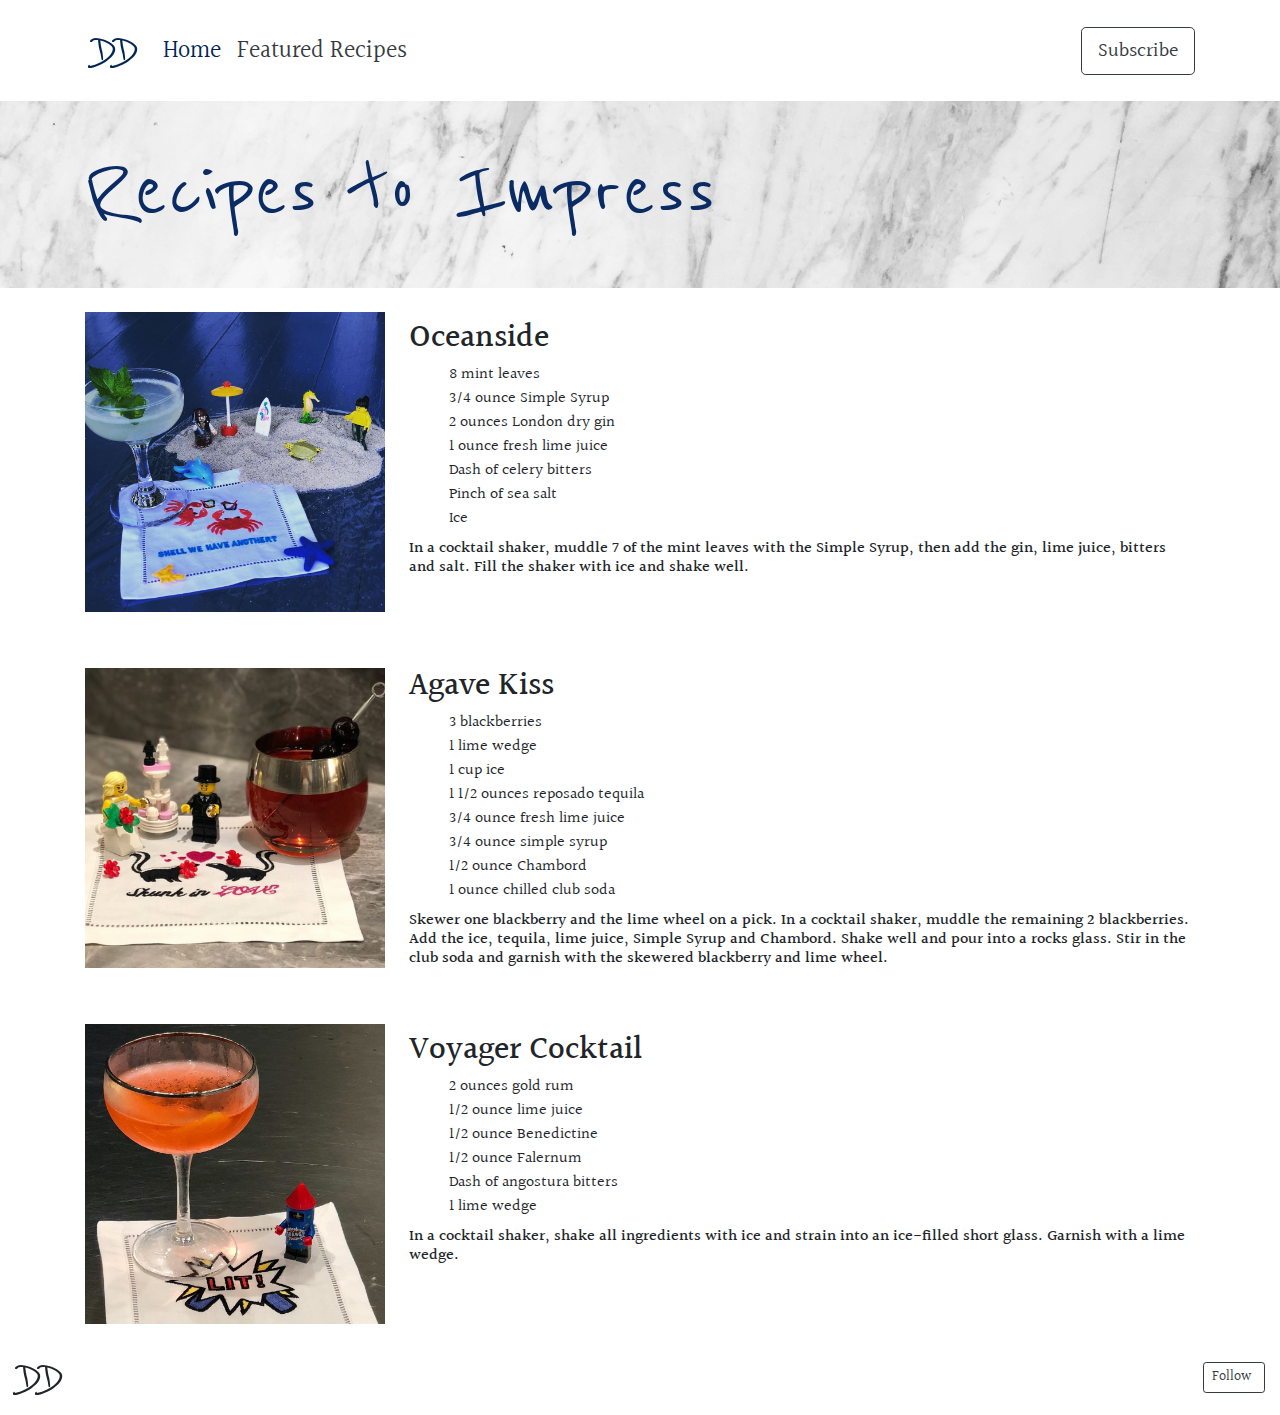
==== page2.html @ 20c363a7 "Initial commit" ====
<!DOCTYPE html>
<html lang="en">
<head>
    <meta charset="UTF-8">
    <meta name="viewport" content="width=device-width, initial-scale=1.0">
    <title>Drinking Dilettante</title>

     <!-- Google Fonts | font-family: 'Reenie Beanie', cursive;
font-family: 'Halant', serif;, cursive; -->
    <link href="https://fonts.googleapis.com/css2?family=Halant:wght@300&family=Reenie+Beanie&display=swap" rel="stylesheet">     
    
    <!-- Font Awesome -->
    <!--    <i class="fab fa-instagram"></i>
    <i class="far fa-envelope"></i>  -->
    <link rel="stylesheet" href="https://use.fontawesome.com/releases/v5.6.3/css/all.css" integrity="sha384-UHRtZLI+pbxtHCWp1t77Bi1L4ZtiqrqD80Kn4Z8NTSRyMA2Fd33n5dQ8lWUE00s/" crossorigin="anonymous">
 
     <!-- Bootstrap CSS -->
    <link rel="stylesheet" href="https://stackpath.bootstrapcdn.com/bootstrap/4.4.1/css/bootstrap.min.css" integrity="sha384-Vkoo8x4CGsO3+Hhxv8T/Q5PaXtkKtu6ug5TOeNV6gBiFeWPGFN9MuhOf23Q9Ifjh" crossorigin="anonymous">
 
     <!-- My own CSS -->
    <link rel="stylesheet" href="styles.css">    
</head>

<body>
  <!-- Navbar -->
    <!-- https://getbootstrap.com/docs/4.4/components/navbar -->
    <!-- I'm using the "navbar-light" color scheme, and a custom background color, defined in my styles.css -->
    <!-- Because the navbar has a "container" inside, it has gutters (spacing) on the left and right -->
    <!-- https://getbootstrap.com/docs/4.4/components/navbar/#containers -->
    <nav class="navbar navbar-expand-sm navbar-light">
        <div class="container">
          <a class="navbar-brand disabled" href="#">DD</a>
          <button class="navbar-toggler" type="button" data-toggle="collapse" data-target="#navbarNavAltMarkup" aria-controls="navbarNavAltMarkup" aria-expanded="false" aria-label="Toggle navigation">
            <span class="navbar-toggler-icon"></span>
          </button>
          <div class="collapse navbar-collapse" id="navbarNavAltMarkup">
            <!-- The "ml-auto" means - set the left margin as high as you can, automatically -->
            <!-- This causes the links to move to the right -->
            <!-- https://getbootstrap.com/docs/4.4/utilities/flex/#auto-margins -->
            <div class="navbar-nav mr-auto">
              <a class="nav-item nav-link" href="index.html">Home <span class="sr-only">(current)</span></a>
              <a class="nav-item nav-link disabled" href="page2.html">Featured Recipes</a>
            </div>
            <div class="navbar-nav ml-auto">
              <a class="btn btn-outline-dark btn-lg" href="page3.html">Subscribe</a>
            </div>
          </div>
        </div>
      </nav>
    <!-- Full width Jumbotron -->
    <!-- https://getbootstrap.com/docs/4.4/components/jumbotron/ -->
    <div class="jumbotron2 jumbotron-fluid">
        <div class="container">
          <h1 class="display-4">Recipes to Impress</h1 class="display-4">
        </div>
    </div>

  <div class=container>
    <ul class="list-unstyled">
        <li class="media">
          <img src="oceansidesquare.jpeg" class="align-self-center mr-3" alt="Oceanside">
          <div class="media-body">
            <h5 class="mt-0 mb-1">Oceanside</h5>
                <ul>
                  <li>8 mint leaves</li>  
                  <li>3/4 ounce Simple Syrup</li> 
                  <li>2 ounces London dry gin</li> 
                  <li>1 ounce fresh lime juice</li> 
                  <li>Dash of celery bitters</li> 
                  <li>Pinch of sea salt</li> 
                  <li>Ice</li> 
                </ul>
            <h3>In a cocktail shaker, muddle 7 of the mint leaves with the Simple Syrup, then add the gin, lime juice, bitters and salt. Fill the shaker with ice and shake well.</h3>
          </div>
        </li>
        <li class="media my-4">
          <img src="agavekisssquare.jpeg" class="align-self-center mr-3" alt="Agave Kiss">
          <div class="media-body">
            <h5 class="mt-0 mb-1">Agave Kiss</h5>
            <ul>
                <li>3 blackberries</li>  
                <li>1 lime wedge</li> 
                <li>1 cup ice</li> 
                <li>1 1/2 ounces reposado tequila</li> 
                <li>3/4 ounce fresh lime juice</li> 
                <li>3/4 ounce simple syrup</li> 
                <li>1/2 ounce Chambord</li> 
                <li>1 ounce chilled club soda</li> 
              </ul>
          <h3>Skewer one blackberry and the lime wheel on a pick. In a cocktail shaker, muddle the remaining 2 blackberries. Add the ice, tequila, lime juice, Simple Syrup and Chambord. Shake well and pour into a rocks glass. Stir in the club soda and garnish with the skewered blackberry and lime wheel.</h3>
          </div>
        </li>
        <li class="media">
          <img src="voyagercocktailsquare.jpeg" class="align-self-center mr-3" alt="Voyager Cocktail">
          <div class="media-body">
            <h5 class="mt-0 mb-1">Voyager Cocktail</h5>
            <ul>
                <li>2 ounces gold rum</li>  
                <li>1/2 ounce lime juice</li> 
                <li>1/2 ounce Benedictine</li> 
                <li>1/2 ounce Falernum</li> 
                <li>Dash of angostura bitters</li> 
                <li>1 lime wedge</li> 
              </ul>
          <h3>In a cocktail shaker, shake all ingredients with ice and strain into an ice-filled short glass. Garnish with a lime wedge.</h3>
          </div>
        </li>
      </ul>
  </div>

    <!-- Footer, just another grid, with a class added for custom styling -->
<div class="row align-items-center">
    <div class="col">
        <a class=footerlogo>DD</a>
    </div>
    <div class="col1">
        <a class="btn btn-outline-dark btn-sm" href="https://www.instagram.com/thedrinkingdilettante/">
            Follow<i class="fab fa-instagram"></i>
        </a> 
    </div>
</div>
   
</body>
</html>
---- styles.css ----
body{
    font-family: 'Halant', serif;
}

.navbar-light .navbar-brand{
    font-family:'Reenie Beanie', cursive;
    color: #002554;
    font-size: 50px;
}

.navbar-light .navbar-nav .nav-link.disabled{
    color: #353A40;
}

.navbar-light .navbar-nav .nav-link {
    color: #002554;
}

.navbar {
    font-family: 'Halant', serif;
    font-size: x-large;
}

.navbar .container{
    padding-top: 0px;
    padding-bottom: 0px;
    padding-left: 25px;
}
.jumbotron {
    /* Background */
    background-attachment: fixed;
    background-image: url(marble.jpg);
    background-repeat: no-repeat;
    background-size: cover;
  }

.display-4{
    font-size: 6rem;
    font-family: 'Reenie Beanie', cursive;
    color: #0A2B63;
  }

.jumbotron .container {
    padding-left: 40px;
  }

.lead{
    font-size: 1.5rem;
    font-family: 'Halant', serif;
    font-style: normal;
    text-shadow: .75px .75px .75px #FFFFFF;
  }

img{
      display: block;
      margin-left: auto;
      margin-right: auto;
  }

h2{
    background-color: #0A2B63;
    color: #FFFFFF;
    padding-top: .55rem;
    padding-bottom: .25rem;
}

.footerlogo{
    font-family:'Reenie Beanie', cursive;
    color: #002554;
    font-size: 50px;
    text-align: left;
    vertical-align: middle;
    padding-left: 20px;
}

.row.align-items-center{
    background-image: url(marble.jpg);
    background-attachment: fixed;
    background-repeat: no-repeat;
    background-size: cover;
}

i.fab.fa-instagram{
    padding-left: 4px;
    padding-bottom: 2px;
}

.btn-sm{
    margin-right: 30px;
}

.jumbotron2{
   padding-top: 2rem; 
   padding-bottom: 2rem;
   background-attachment: fixed;
    background-image: url(marble.jpg);
    background-repeat: no-repeat;
    background-size: cover;
}

p{
    margin-bottom: 2rem;
    font-style: italic;
}

.mr-3{
    width: 300px;
    height: 300px;
    margin-top: 1.5rem;
    margin-right: 1.5rem!important;
}

.mb-1{
    margin-top: 2rem!important;
    font-size: xx-large;
}

li{
    list-style-type: none;
}

h3{
    font-size: 1rem;
    margin-top: 0.5rem;
}

.container.text-center{
    margin-top: 2rem;
}

.my-5{
    margin-top: 0.5rem!important;
    margin-bottom: 0.5rem!important;
}
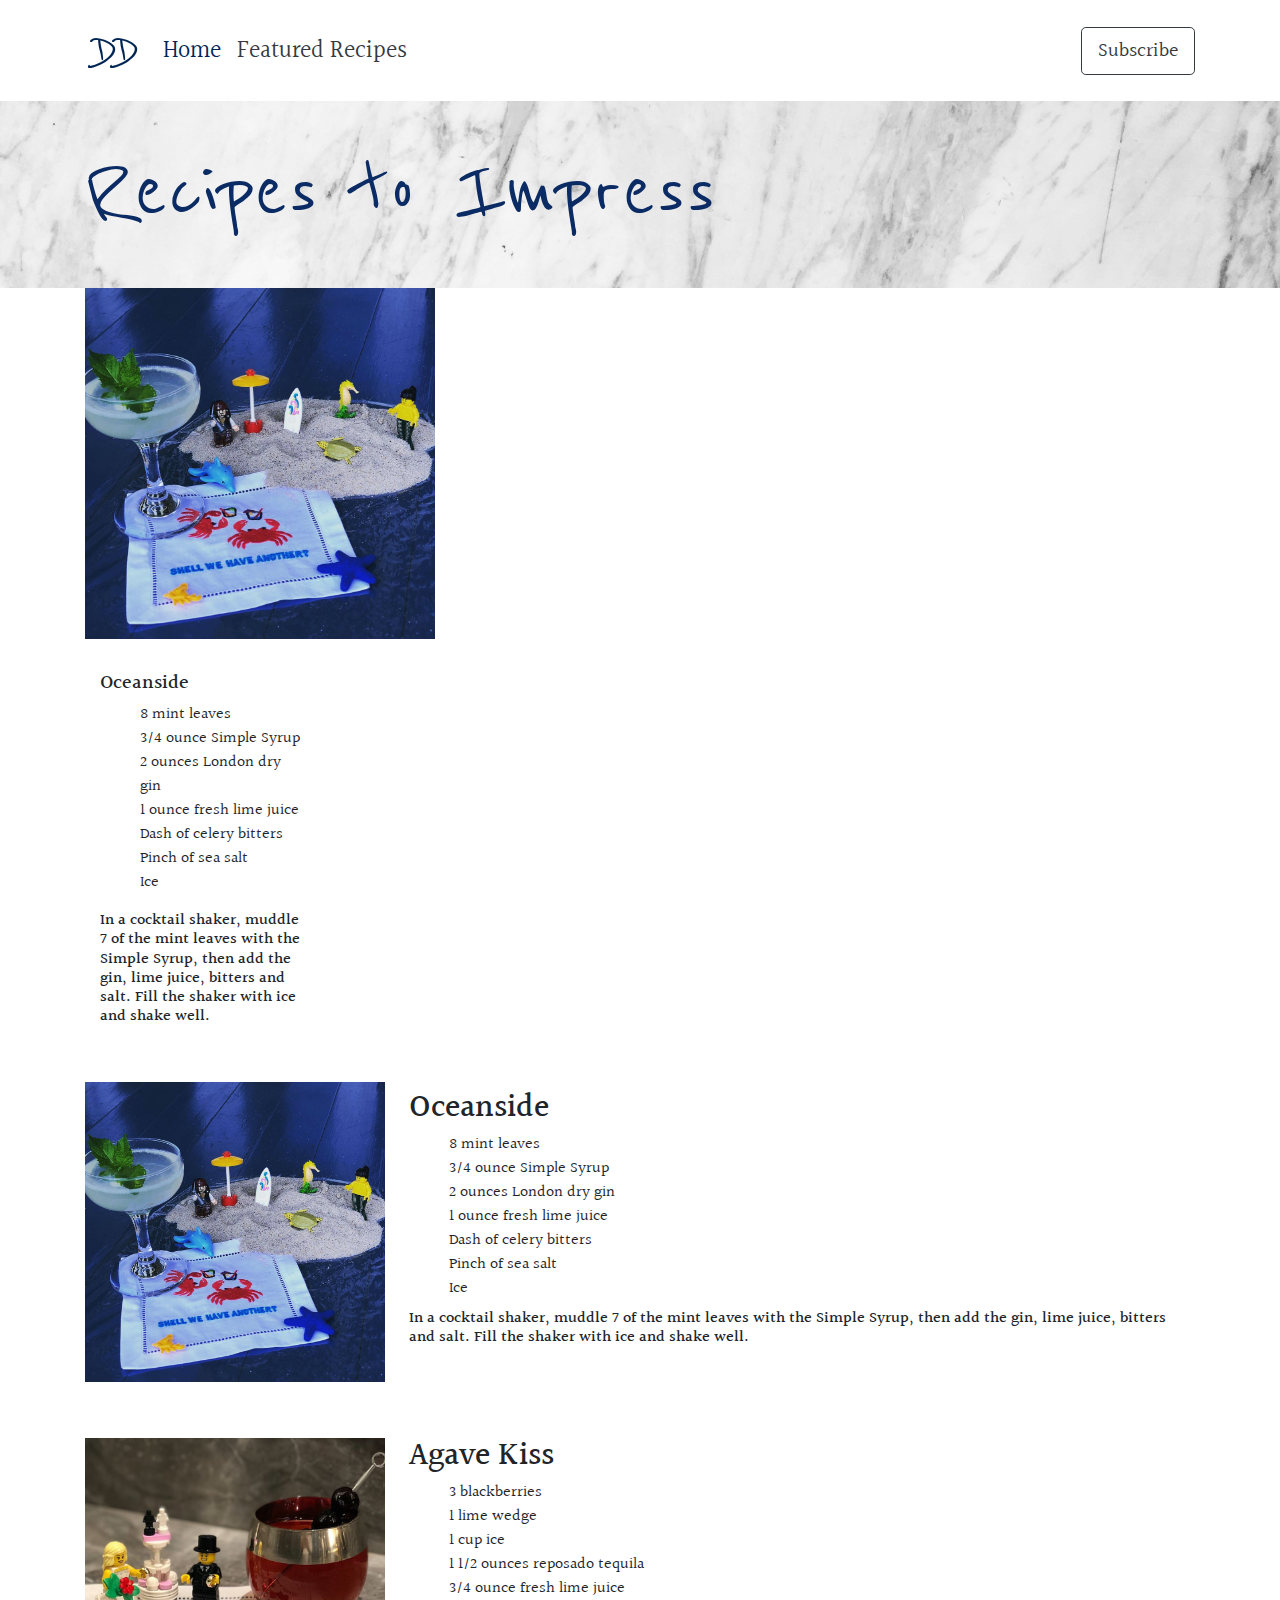
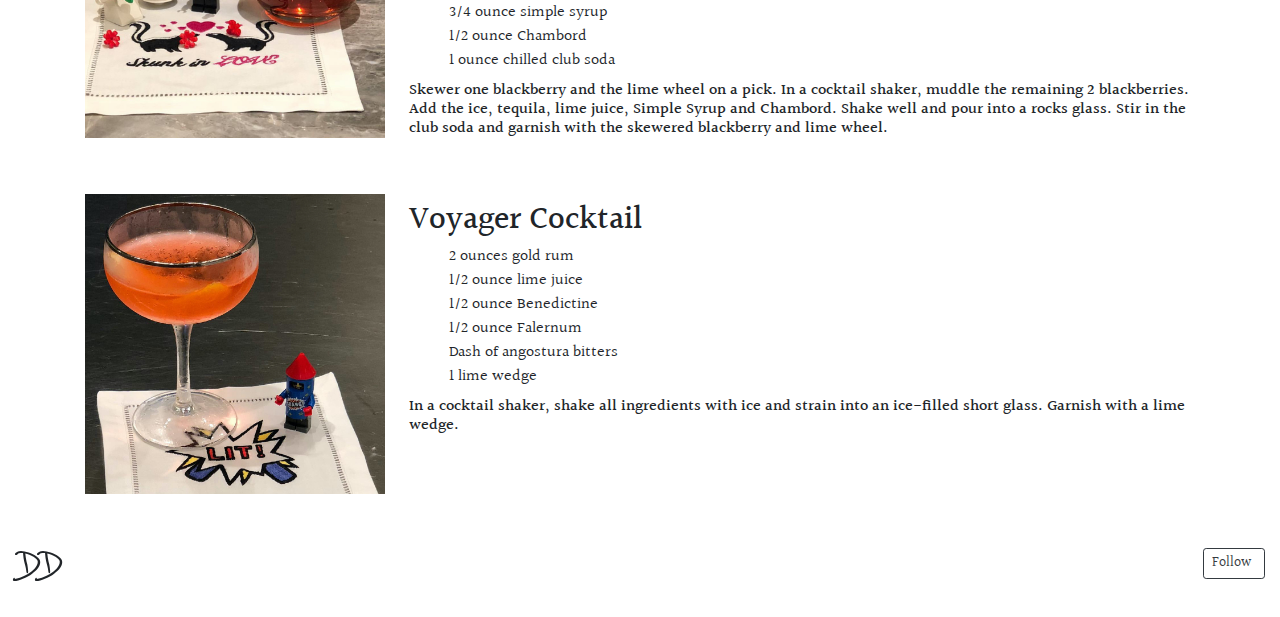
==== commit 1f593586: "Try grid instead of media list" ====
--- a/page2.html
+++ b/page2.html
@@ -6,13 +6,12 @@
     <title>Drinking Dilettante</title>
 
      <!-- Google Fonts | font-family: 'Reenie Beanie', cursive;
-font-family: 'Halant', serif;, cursive; -->
+        font-family: 'Halant', serif;, cursive; -->
     <link href="https://fonts.googleapis.com/css2?family=Halant:wght@300&family=Reenie+Beanie&display=swap" rel="stylesheet">     
     
     <!-- Font Awesome -->
-    <!--    <i class="fab fa-instagram"></i>
-    <i class="far fa-envelope"></i>  -->
-    <link rel="stylesheet" href="https://use.fontawesome.com/releases/v5.6.3/css/all.css" integrity="sha384-UHRtZLI+pbxtHCWp1t77Bi1L4ZtiqrqD80Kn4Z8NTSRyMA2Fd33n5dQ8lWUE00s/" crossorigin="anonymous">
+    <!--  Use:  <i class="fab fa-instagram"></i>
+    <link rel="stylesheet" href="https://use.fontawesome.com/releases/v5.6.3/css/all.css" integrity="sha384-UHRtZLI+pbxtHCWp1t77Bi1L4ZtiqrqD80Kn4Z8NTSRyMA2Fd33n5dQ8lWUE00s/" crossorigin="anonymous"-->
  
      <!-- Bootstrap CSS -->
     <link rel="stylesheet" href="https://stackpath.bootstrapcdn.com/bootstrap/4.4.1/css/bootstrap.min.css" integrity="sha384-Vkoo8x4CGsO3+Hhxv8T/Q5PaXtkKtu6ug5TOeNV6gBiFeWPGFN9MuhOf23Q9Ifjh" crossorigin="anonymous">
@@ -22,11 +21,7 @@
 </head>
 
 <body>
-  <!-- Navbar -->
-    <!-- https://getbootstrap.com/docs/4.4/components/navbar -->
-    <!-- I'm using the "navbar-light" color scheme, and a custom background color, defined in my styles.css -->
-    <!-- Because the navbar has a "container" inside, it has gutters (spacing) on the left and right -->
-    <!-- https://getbootstrap.com/docs/4.4/components/navbar/#containers -->
+
     <nav class="navbar navbar-expand-sm navbar-light">
         <div class="container">
           <a class="navbar-brand disabled" href="#">DD</a>
@@ -34,9 +29,8 @@
             <span class="navbar-toggler-icon"></span>
           </button>
           <div class="collapse navbar-collapse" id="navbarNavAltMarkup">
-            <!-- The "ml-auto" means - set the left margin as high as you can, automatically -->
+            <!-- Note from Eng: The "ml-auto" means - set the left margin as high as you can, automatically -->
             <!-- This causes the links to move to the right -->
-            <!-- https://getbootstrap.com/docs/4.4/utilities/flex/#auto-margins -->
             <div class="navbar-nav mr-auto">
               <a class="nav-item nav-link" href="index.html">Home <span class="sr-only">(current)</span></a>
               <a class="nav-item nav-link disabled" href="page2.html">Featured Recipes</a>
@@ -47,11 +41,33 @@
           </div>
         </div>
       </nav>
-    <!-- Full width Jumbotron -->
-    <!-- https://getbootstrap.com/docs/4.4/components/jumbotron/ -->
+
     <div class="jumbotron2 jumbotron-fluid">
         <div class="container">
           <h1 class="display-4">Recipes to Impress</h1 class="display-4">
+        </div>
+    </div>
+
+    <div class=container>
+        <div class=row mt-4>
+            <div class="col-md-4">
+                <p><img src="oceansidesquare.jpeg" class="img-fluid" alt="Oceanside">
+                </p>
+            <div class="col-md-8">
+                <p><h5>Oceanside</h5>
+                    <ul>
+                        <li>8 mint leaves</li>  
+                        <li>3/4 ounce Simple Syrup</li> 
+                        <li>2 ounces London dry gin</li> 
+                        <li>1 ounce fresh lime juice</li> 
+                        <li>Dash of celery bitters</li> 
+                        <li>Pinch of sea salt</li> 
+                        <li>Ice</li> 
+                  </ul>
+                <h3>In a cocktail shaker, muddle 7 of the mint leaves with the Simple Syrup, then add the gin, lime juice, bitters and salt. Fill the shaker with ice and shake well.</h3>
+            </p>
+            </div>
+            </div>
         </div>
     </div>
 
@@ -108,7 +124,6 @@
       </ul>
   </div>
 
-    <!-- Footer, just another grid, with a class added for custom styling -->
 <div class="row align-items-center">
     <div class="col">
         <a class=footerlogo>DD</a>
@@ -120,5 +135,11 @@
     </div>
 </div>
    
+<!-- JavaScript -->
+    <!-- jQuery first, then Popper.js, then Bootstrap JS -->
+    <script src="https://code.jquery.com/jquery-3.4.1.slim.min.js" integrity="sha384-J6qa4849blE2+poT4WnyKhv5vZF5SrPo0iEjwBvKU7imGFAV0wwj1yYfoRSJoZ+n" crossorigin="anonymous"></script>
+    <script src="https://cdn.jsdelivr.net/npm/popper.js@1.16.0/dist/umd/popper.min.js" integrity="sha384-Q6E9RHvbIyZFJoft+2mJbHaEWldlvI9IOYy5n3zV9zzTtmI3UksdQRVvoxMfooAo" crossorigin="anonymous"></script>
+    <script src="https://stackpath.bootstrapcdn.com/bootstrap/4.4.1/js/bootstrap.min.js" integrity="sha384-wfSDF2E50Y2D1uUdj0O3uMBJnjuUD4Ih7YwaYd1iqfktj0Uod8GCExl3Og8ifwB6" crossorigin="anonymous"></script>
+
 </body>
 </html>--- a/styles.css
+++ b/styles.css
@@ -131,4 +131,9 @@
 .my-5{
     margin-top: 0.5rem!important;
     margin-bottom: 0.5rem!important;
+}
+
+div.col{
+    padding-top: 1rem;
+    padding-bottom: 1rem;
 }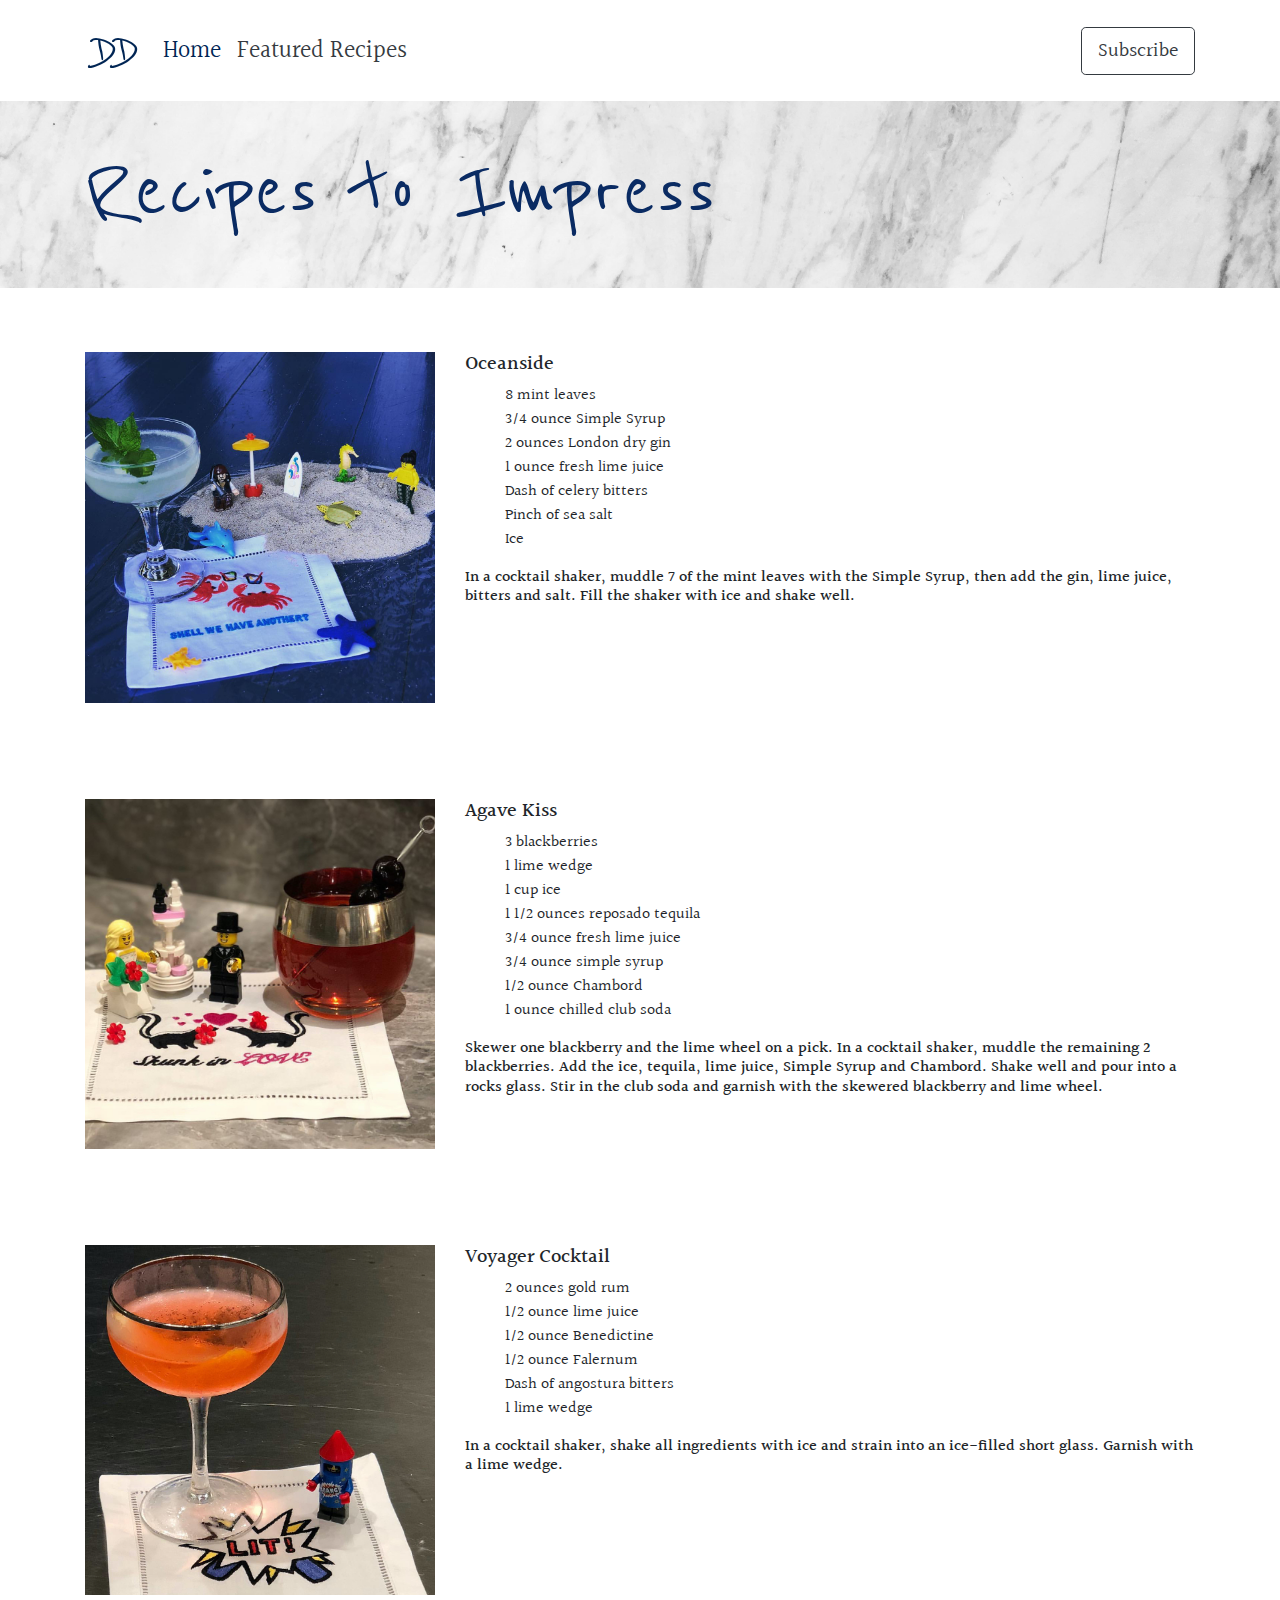
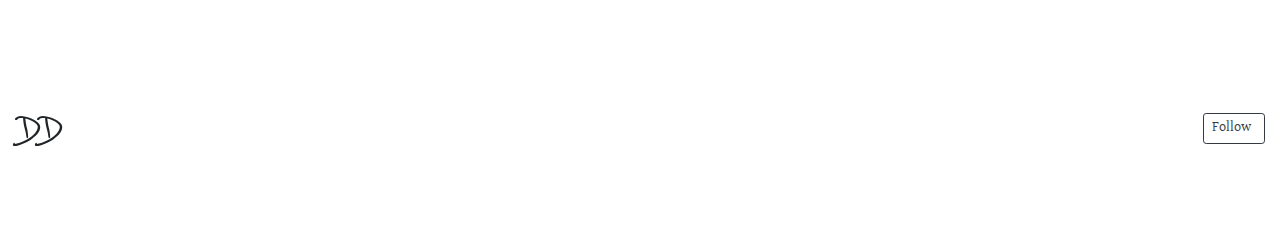
==== commit dcde5359: "Switch to responsive grid" ====
--- a/page2.html
+++ b/page2.html
@@ -48,81 +48,68 @@
         </div>
     </div>
 
-    <div class=container>
-        <div class=row mt-4>
-            <div class="col-md-4">
-                <p><img src="oceansidesquare.jpeg" class="img-fluid" alt="Oceanside">
-                </p>
+    <div class="container">
+        <div class="row">
+            <div class="col-md-4">    
+                <p><img src="oceansidesquare.jpeg" class="img-fluid" alt="Oceanside"></p>
+            </div>
             <div class="col-md-8">
-                <p><h5>Oceanside</h5>
-                    <ul>
-                        <li>8 mint leaves</li>  
-                        <li>3/4 ounce Simple Syrup</li> 
-                        <li>2 ounces London dry gin</li> 
-                        <li>1 ounce fresh lime juice</li> 
-                        <li>Dash of celery bitters</li> 
-                        <li>Pinch of sea salt</li> 
-                        <li>Ice</li> 
-                  </ul>
-                <h3>In a cocktail shaker, muddle 7 of the mint leaves with the Simple Syrup, then add the gin, lime juice, bitters and salt. Fill the shaker with ice and shake well.</h3>
-            </p>
+            <h5>Oceanside</h5>
+                <ul>
+                    <li>8 mint leaves</li>  
+                    <li>3/4 ounce Simple Syrup</li> 
+                    <li>2 ounces London dry gin</li> 
+                    <li>1 ounce fresh lime juice</li> 
+                    <li>Dash of celery bitters</li> 
+                    <li>Pinch of sea salt</li> 
+                    <li>Ice</li> 
+                </ul>
+            <h3>In a cocktail shaker, muddle 7 of the mint leaves with the Simple Syrup, then add the gin, lime juice, bitters and salt. Fill the shaker with ice and shake well.</h3> 
             </div>
+        </div>
+    </div>
+ 
+    <div class="container">
+        <div class="row">
+            <div class="col-md-4">    
+                <p><img src="agavekisssquare.jpeg" class="img-fluid" alt="Agave Kiss"></p>
+            </div>
+            <div class="col-md-8">
+            <h5>Agave Kiss</h5>
+                <ul>
+                    <li>3 blackberries</li>  
+                    <li>1 lime wedge</li> 
+                    <li>1 cup ice</li> 
+                    <li>1 1/2 ounces reposado tequila</li> 
+                    <li>3/4 ounce fresh lime juice</li> 
+                    <li>3/4 ounce simple syrup</li> 
+                    <li>1/2 ounce Chambord</li> 
+                    <li>1 ounce chilled club soda</li> 
+                </ul>
+            <h3>Skewer one blackberry and the lime wheel on a pick. In a cocktail shaker, muddle the remaining 2 blackberries. Add the ice, tequila, lime juice, Simple Syrup and Chambord. Shake well and pour into a rocks glass. Stir in the club soda and garnish with the skewered blackberry and lime wheel.</h3> 
             </div>
         </div>
     </div>
 
-  <div class=container>
-    <ul class="list-unstyled">
-        <li class="media">
-          <img src="oceansidesquare.jpeg" class="align-self-center mr-3" alt="Oceanside">
-          <div class="media-body">
-            <h5 class="mt-0 mb-1">Oceanside</h5>
+    <div class="container">
+        <div class="row">
+            <div class="col-md-4">    
+                <p><img src="voyagercocktailsquare.jpeg" class="img-fluid" alt="Voyager Cocktail"></p>
+            </div>
+            <div class="col-md-8">
+            <h5>Voyager Cocktail</h5>
                 <ul>
-                  <li>8 mint leaves</li>  
-                  <li>3/4 ounce Simple Syrup</li> 
-                  <li>2 ounces London dry gin</li> 
-                  <li>1 ounce fresh lime juice</li> 
-                  <li>Dash of celery bitters</li> 
-                  <li>Pinch of sea salt</li> 
-                  <li>Ice</li> 
+                    <li>2 ounces gold rum</li>  
+                    <li>1/2 ounce lime juice</li> 
+                    <li>1/2 ounce Benedictine</li> 
+                    <li>1/2 ounce Falernum</li> 
+                    <li>Dash of angostura bitters</li> 
+                    <li>1 lime wedge</li> 
                 </ul>
-            <h3>In a cocktail shaker, muddle 7 of the mint leaves with the Simple Syrup, then add the gin, lime juice, bitters and salt. Fill the shaker with ice and shake well.</h3>
-          </div>
-        </li>
-        <li class="media my-4">
-          <img src="agavekisssquare.jpeg" class="align-self-center mr-3" alt="Agave Kiss">
-          <div class="media-body">
-            <h5 class="mt-0 mb-1">Agave Kiss</h5>
-            <ul>
-                <li>3 blackberries</li>  
-                <li>1 lime wedge</li> 
-                <li>1 cup ice</li> 
-                <li>1 1/2 ounces reposado tequila</li> 
-                <li>3/4 ounce fresh lime juice</li> 
-                <li>3/4 ounce simple syrup</li> 
-                <li>1/2 ounce Chambord</li> 
-                <li>1 ounce chilled club soda</li> 
-              </ul>
-          <h3>Skewer one blackberry and the lime wheel on a pick. In a cocktail shaker, muddle the remaining 2 blackberries. Add the ice, tequila, lime juice, Simple Syrup and Chambord. Shake well and pour into a rocks glass. Stir in the club soda and garnish with the skewered blackberry and lime wheel.</h3>
-          </div>
-        </li>
-        <li class="media">
-          <img src="voyagercocktailsquare.jpeg" class="align-self-center mr-3" alt="Voyager Cocktail">
-          <div class="media-body">
-            <h5 class="mt-0 mb-1">Voyager Cocktail</h5>
-            <ul>
-                <li>2 ounces gold rum</li>  
-                <li>1/2 ounce lime juice</li> 
-                <li>1/2 ounce Benedictine</li> 
-                <li>1/2 ounce Falernum</li> 
-                <li>Dash of angostura bitters</li> 
-                <li>1 lime wedge</li> 
-              </ul>
-          <h3>In a cocktail shaker, shake all ingredients with ice and strain into an ice-filled short glass. Garnish with a lime wedge.</h3>
-          </div>
-        </li>
-      </ul>
-  </div>
+            <h3>In a cocktail shaker, shake all ingredients with ice and strain into an ice-filled short glass. Garnish with a lime wedge.</h3> 
+            </div>
+        </div>
+    </div>
 
 <div class="row align-items-center">
     <div class="col">
--- a/styles.css
+++ b/styles.css
@@ -128,12 +128,7 @@
     margin-top: 2rem;
 }
 
-.my-5{
-    margin-top: 0.5rem!important;
-    margin-bottom: 0.5rem!important;
-}
-
-div.col{
-    padding-top: 1rem;
-    padding-bottom: 1rem;
+.row {
+    margin-top: 4rem;
+    margin-bottom: 4rem;
 }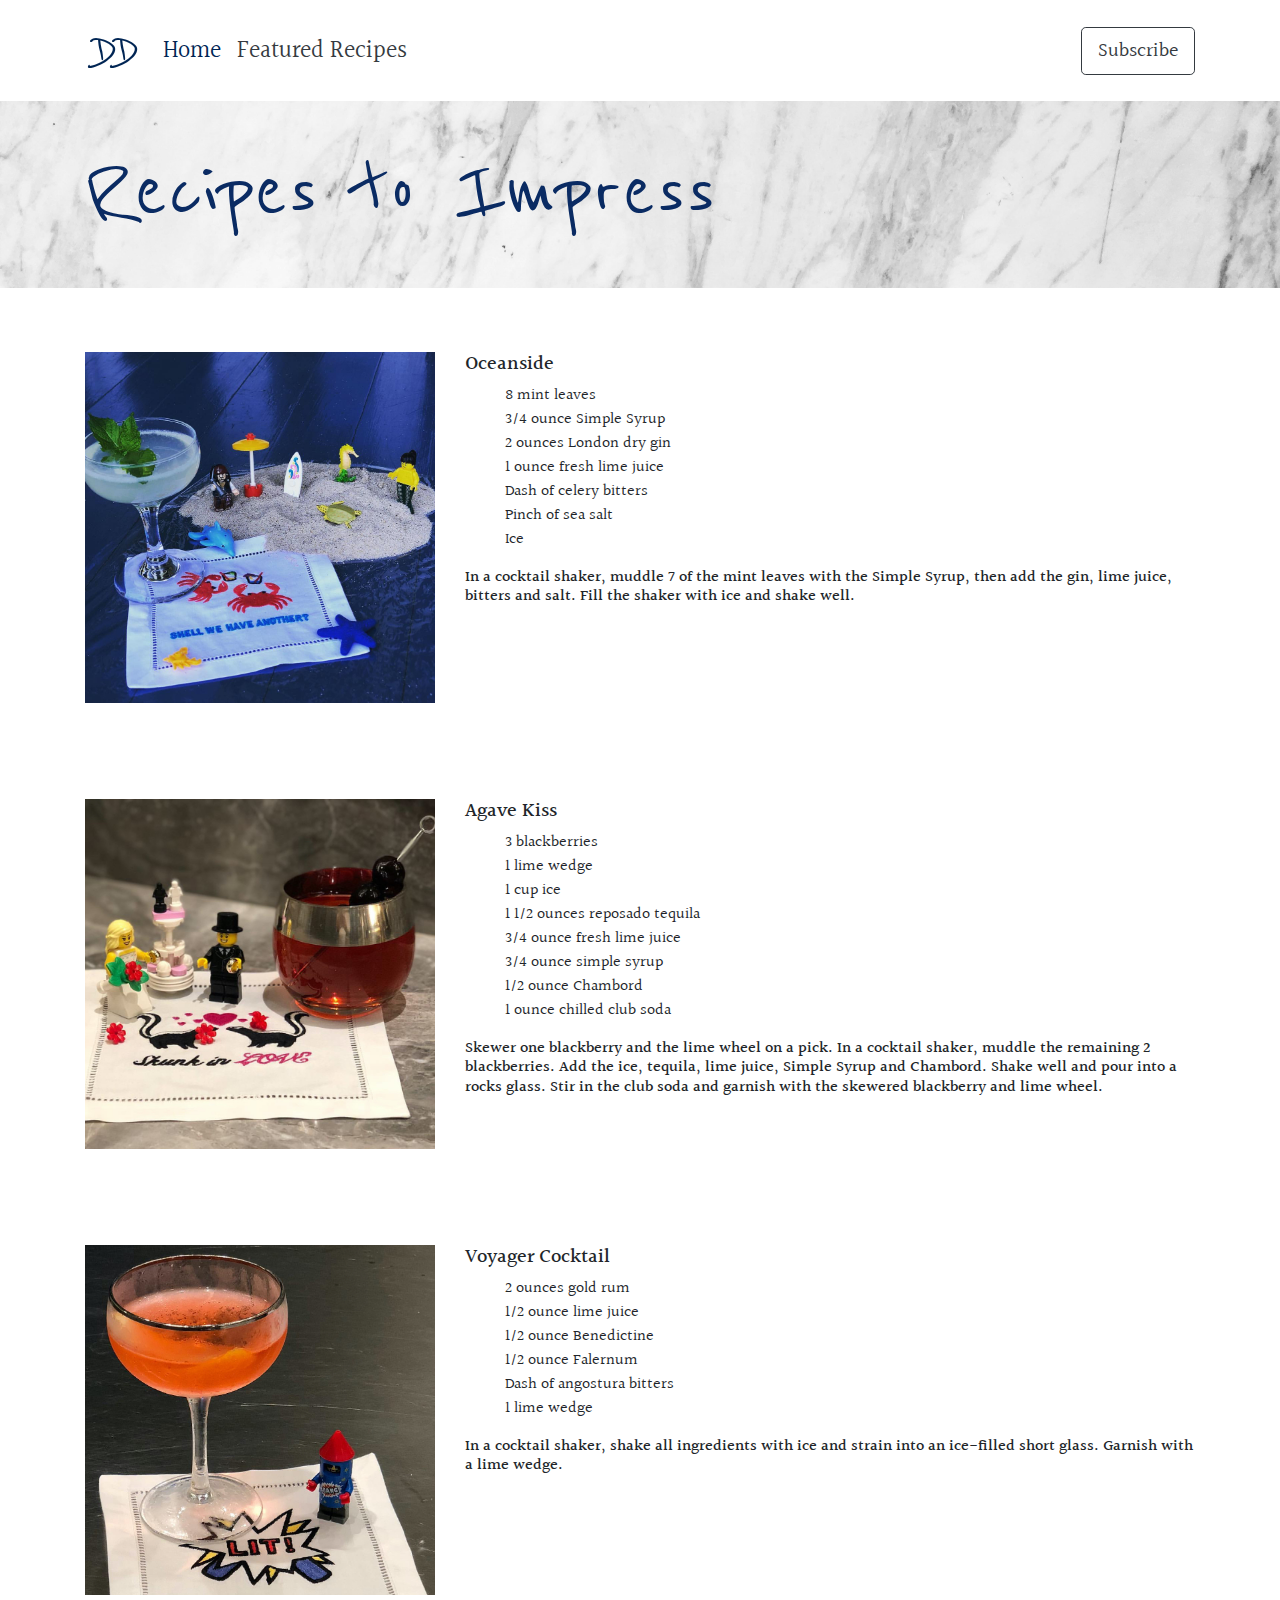
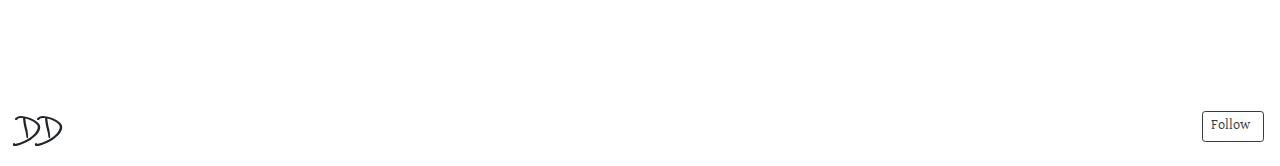
==== commit 78177d97: "Update Footer" ====
--- a/page2.html
+++ b/page2.html
@@ -10,8 +10,8 @@
     <link href="https://fonts.googleapis.com/css2?family=Halant:wght@300&family=Reenie+Beanie&display=swap" rel="stylesheet">     
     
     <!-- Font Awesome -->
-    <!--  Use:  <i class="fab fa-instagram"></i>
-    <link rel="stylesheet" href="https://use.fontawesome.com/releases/v5.6.3/css/all.css" integrity="sha384-UHRtZLI+pbxtHCWp1t77Bi1L4ZtiqrqD80Kn4Z8NTSRyMA2Fd33n5dQ8lWUE00s/" crossorigin="anonymous"-->
+    <!--  Use:  <i class="fab fa-instagram"></i>-->
+    <link rel="stylesheet" href="https://use.fontawesome.com/releases/v5.6.3/css/all.css" integrity="sha384-UHRtZLI+pbxtHCWp1t77Bi1L4ZtiqrqD80Kn4Z8NTSRyMA2Fd33n5dQ8lWUE00s/" crossorigin="anonymous">
  
      <!-- Bootstrap CSS -->
     <link rel="stylesheet" href="https://stackpath.bootstrapcdn.com/bootstrap/4.4.1/css/bootstrap.min.css" integrity="sha384-Vkoo8x4CGsO3+Hhxv8T/Q5PaXtkKtu6ug5TOeNV6gBiFeWPGFN9MuhOf23Q9Ifjh" crossorigin="anonymous">
@@ -111,16 +111,15 @@
         </div>
     </div>
 
-<div class="row align-items-center">
-    <div class="col">
-        <a class=footerlogo>DD</a>
-    </div>
-    <div class="col1">
-        <a class="btn btn-outline-dark btn-sm" href="https://www.instagram.com/thedrinkingdilettante/">
-            Follow<i class="fab fa-instagram"></i>
-        </a> 
-    </div>
-</div>
+    <ul class="nav">
+        <li class="nav-item mr-auto">
+              <a class=footerlogo>DD</a>
+          </li>
+        <li class="nav-item ml-auto">
+            <a class="btn btn-outline-dark btn-sm" href="https://www.instagram.com/thedrinkingdilettante/">
+                Follow<i class="fab fa-instagram"></i></a>
+        </li>
+      </ul>
    
 <!-- JavaScript -->
     <!-- jQuery first, then Popper.js, then Bootstrap JS -->
--- a/styles.css
+++ b/styles.css
@@ -27,7 +27,6 @@
     padding-left: 25px;
 }
 .jumbotron {
-    /* Background */
     background-attachment: fixed;
     background-image: url(marble.jpg);
     background-repeat: no-repeat;
@@ -71,6 +70,7 @@
     text-align: left;
     vertical-align: middle;
     padding-left: 20px;
+    padding-right: 20px;
 }
 
 .row.align-items-center{
@@ -78,6 +78,8 @@
     background-attachment: fixed;
     background-repeat: no-repeat;
     background-size: cover;
+    margin-top: 0rem;
+    margin-bottom: 0rem;
 }
 
 i.fab.fa-instagram{
@@ -86,7 +88,10 @@
 }
 
 .btn-sm{
-    margin-right: 30px;
+    vertical-align: middle;
+    margin-top: 1.25rem;
+    margin-bottom: 1rem;
+    margin-right: 1rem
 }
 
 .jumbotron2{
@@ -101,18 +106,6 @@
 p{
     margin-bottom: 2rem;
     font-style: italic;
-}
-
-.mr-3{
-    width: 300px;
-    height: 300px;
-    margin-top: 1.5rem;
-    margin-right: 1.5rem!important;
-}
-
-.mb-1{
-    margin-top: 2rem!important;
-    font-size: xx-large;
 }
 
 li{
@@ -131,4 +124,11 @@
 .row {
     margin-top: 4rem;
     margin-bottom: 4rem;
+}
+
+.nav {
+    background-attachment: fixed;
+    background-image: url(marble.jpg);
+    background-repeat: no-repeat;
+    background-size: cover;
 }